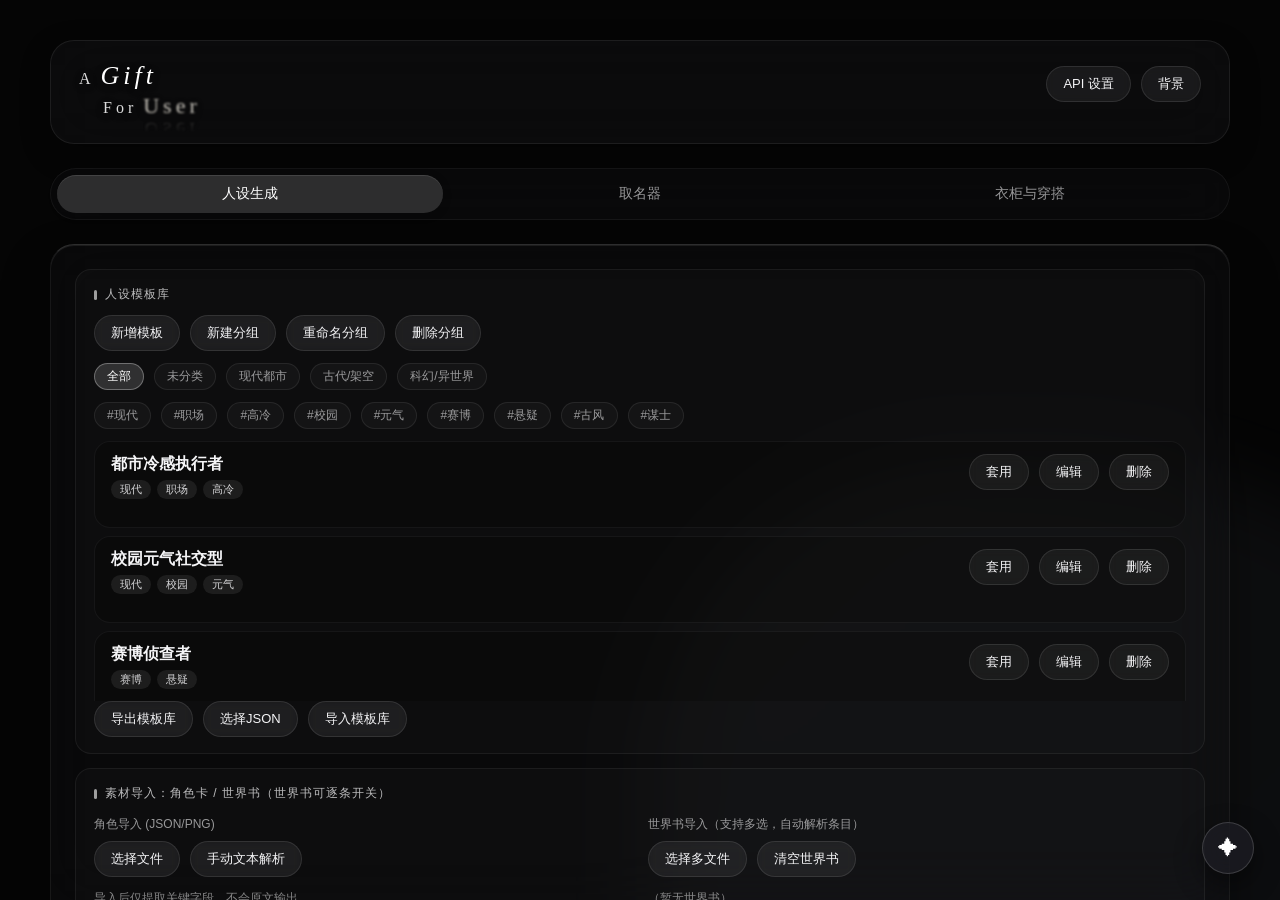
==== index.html @ 213d536a "Add files via upload" ====
<!DOCTYPE html>
<html lang="zh-CN">
<head>
<meta charset="UTF-8">
<meta name="viewport" content="width=device-width, initial-scale=1.0">
<title>A Gift For User</title>
<link rel="stylesheet" href="css/style.css">
<script type="importmap">
{
  "imports": {
    "/js/utils.js": "/js/utils.js",
    "/js/api-config.js": "/js/api-config.js",
    "/js/modules/persona.js": "/js/modules/persona.js",
    "/js/modules/namegen.js": "/js/modules/namegen.js",
    "/js/modules/wardrobe.js": "/js/modules/wardrobe.js"
  }
}
</script>
</head>
<body>
<div id="bg-layer"></div>
<div class="liquid-blob"></div>

<div class="app-container">
    <div class="header-bar">
        <div class="header-animated-text">
            <div class="anim-line-1"><span class="anim-char" style="animation-delay: 0.1s;">A</span><span class="anim-char-large" style="animation-delay: 0.3s;">Gift</span></div>
            <div class="anim-line-2"><span class="anim-char" style="animation-delay: 0.5s;">For</span><span class="anim-char-blur anim-reflect" style="animation-delay: 0.7s;">User</span></div>
        </div>
        <div class="row">
            <button class="glass-btn" id="btnOpenApi">API 设置</button>
            <button class="glass-btn" id="btnOpenBg">背景</button>
        </div>
    </div>

    <div class="glass-tabs">
        <button class="tab-btn active" data-target="panel-persona">人设生成</button>
        <button class="tab-btn" data-target="panel-name">取名器</button>
        <button class="tab-btn" data-target="panel-wardrobe">衣柜与穿搭</button>
    </div>

    <div class="tools-grid">

        <!-- 面板 1: 人设生成（功能完整移植自创作工具箱） -->
        <div id="panel-persona" class="glass-panel active">
    <div class="block">
        <div class="block-title">人设模板库</div>
        <div class="row" style="justify-content:space-between;">
            <div class="row" style="margin:0;">
                <button class="glass-btn" id="btnAddPreset">新增模板</button>
                <button class="glass-btn" id="btnPresetAddGroup">新建分组</button>
                <button class="glass-btn" id="btnPresetRenameGroup">重命名分组</button>
                <button class="glass-btn" id="btnPresetDeleteGroup">删除分组</button>
            </div>
        </div>
        <div class="row" id="presetGroupTabs" style="margin-top:10px;"></div>
        <div class="row" id="presetTagFilter"></div>
        <div id="presetList" class="list-container" style="max-height:260px;overflow-y:auto;"></div>
        <div class="row">
            <button class="glass-btn" id="btnExportPreset">导出模板库</button>
            <label class="glass-btn">选择JSON<input id="presetImportFile" type="file" accept=".json"></label>
            <button class="glass-btn" id="btnImportPreset">导入模板库</button>
        </div>
    </div>

    <div class="block">
        <div class="block-title">素材导入：角色卡 / 世界书（世界书可逐条开关）</div>
        <div class="grid2" style="margin-bottom:0;">
            <div>
                <label style="font-size:12px;">角色导入 (JSON/PNG)</label>
                <div class="row" style="margin-top:8px;">
                    <label class="glass-btn">选择文件<input id="roleFileInput" type="file" accept=".json,.png" /></label>
                    <button class="glass-btn" id="btnParseRoleText">手动文本解析</button>
                </div>
                <div class="small" id="roleTip">导入后仅提取关键字段，不会原文输出。</div>
            </div>
            <div>
                <label style="font-size:12px;">世界书导入（支持多选，自动解析条目）</label>
                <div class="row" style="margin-top:8px;">
                    <label class="glass-btn">选择多文件<input id="worldbookFileInput" type="file" multiple accept=".json,.txt,.md,.png" /></label>
                    <button class="glass-btn" id="btnClearWorldbooks">清空世界书</button>
                </div>
                <div id="worldbookList" class="list-container" style="max-height:220px;overflow-y:auto;margin-top:8px;"></div>
            </div>
        </div>
    </div>

    <div class="block">
        <div class="block-title">角色上下文（可编辑，仅可纵向拉伸）</div>
        <textarea id="roleContextInput" class="glass-input" style="min-height:220px;" placeholder="这里是完整角色上下文区域（可粘贴角色信息，生成时参与约束）"></textarea>
    </div>

    <div class="block">
        <div class="block-title">灵感词（点一下加进关键词框）</div>
        <input id="keywordsInput" class="glass-input" placeholder="例如：冷静, 慢热, 疏离感">
        <div id="chips" class="row" style="margin-bottom:0;"></div>
    </div>

    <div class="block">
        <div class="block-title">人设模板 (YAML) 与生成</div>
        <textarea id="templateInput" class="glass-input" style="min-height:220px;"></textarea>
        <div class="row" style="margin-top:12px;">
            <button class="glass-btn" id="btnGenerate" style="background: rgba(255,255,255,0.15);">按模板生成</button>
            <button class="glass-btn" id="btnRandom">随机生成</button>
            <button class="glass-btn" id="btnCopy">复制结果</button>
            <button class="glass-btn" id="btnExport">导出TXT</button>
            <button class="glass-btn" id="btnClearResult">清空结果</button>
            <span class="tip" id="tip"></span>
        </div>
        <textarea id="resultOutput" class="glass-input" style="min-height:220px;margin-top:12px;" placeholder="生成结果会在这里，可手动编辑后再复制/导出"></textarea>
    </div>

    <details class="block">
        <summary>历史记录</summary>
        <div class="block-body">
            <div class="row">
                <input id="historySearch" class="glass-input" placeholder="搜索历史..." style="width:220px; margin:0;">
                <select id="historyModeFilter" class="glass-select" style="width:130px; margin:0;">
                    <option value="all">全部</option><option value="random">随机</option><option value="custom">按模板</option>
                </select>
                <button class="glass-btn" id="btnClearHistory">清空历史</button>
            </div>
            <div id="historyList" class="list-container" style="max-height:260px;overflow-y:auto;"></div>
        </div>
    </details>
</div>

        <!-- 面板 2: 取名器（功能完整移植自创作工具箱） -->
        <div id="panel-name" class="glass-panel">
    <div class="block">
        <div class="block-title">取名基础设置</div>
        <div class="row">
            <div class="field"><label>语种 / 模式</label><select id="mode" class="glass-select" style="width:170px;">
                <optgroup label="华语圈">
                    <option value="cn">中文角色名</option>
                    <option value="nick">中文昵称</option>
                    <option value="hk">香港名字（粤语圈）</option>
                    <option value="mo">澳门名字（中葡生态）</option>
                    <option value="tw">台湾名字</option>
                    <option value="kr">韩国名字（한글+中文）</option>
                    <option value="jp">日本名字（漢字/かな+中文）</option>
                </optgroup>
                <optgroup label="西方与小语种（原文+中文对照）">
                    <option value="en">英语名字</option>
                    <option value="de">德语 / 北欧名字</option>
                    <option value="ru">俄语 / 斯拉夫名字</option>
                    <option value="la">拉丁语 / 意大利名字</option>
                    <option value="celtic">凯尔特 / 爱尔兰 / 威尔士</option>
                </optgroup>
            </select></div>
            <div class="field"><label>命名引擎</label><select id="engine" class="glass-select" style="width:160px;">
                <option value="auto">自动（有API优先AI）</option><option value="local">仅本地词库</option><option value="ai">AI优先（失败回退本地）</option>
            </select></div>
            <div class="field"><label>性别</label><select id="gender" class="glass-select" style="width:100px;">
                <option value="all">不限</option><option value="male">男</option><option value="female">女</option><option value="neutral">中性</option>
            </select></div>
            <div class="field"><label>展示数量</label><select id="displayCount" class="glass-select" style="width:90px;"><option>5</option><option selected>8</option><option>10</option><option>15</option></select></div>
            <div class="field"><label>批量候选</label><select id="batchCount" class="glass-select" style="width:90px;"><option>30</option><option>50</option></select></div>
            <div class="field"><label>去重强度</label><select id="dedupeStrength" class="glass-select" style="width:90px;">
                <option value="weak">弱</option><option value="mid" selected>中</option><option value="strong">强</option>
            </select></div>
            <div class="field"><label>最低质量</label><select id="scoreThreshold" class="glass-select" style="width:90px;">
                <option>55</option><option>60</option><option selected>65</option><option>70</option><option>75</option>
            </select></div>
        </div>
        <div class="row" style="margin-top:10px;">
            <div class="field" style="min-width:130px;"><label>风格（中文向）</label><select id="style" class="glass-select">
                <option value="all">不限</option><option value="ancient">古风</option><option value="modern">现代</option><option value="republic">民国</option><option value="fantasy">奇幻</option>
            </select></div>
            <div class="field" style="min-width:130px;"><label>世界观（预设）</label><select id="worldview" class="glass-select">
                <option value="all">不限</option>
                <option value="xianxia">仙侠</option><option value="wuxia">武侠</option><option value="republic">民国</option>
                <option value="western">西幻</option><option value="steam">蒸汽朋克</option><option value="cyberpunk">赛博朋克</option>
                <option value="campus">校园</option><option value="postapoc">末世</option><option value="abo">ABO</option>
            </select></div>
            <div class="field" style="min-width:110px;"><label>时代</label><select id="era" class="glass-select">
                <option value="all">不限</option><option value="modern">现代</option><option value="ancient">古代</option><option value="republic">民国</option>
            </select></div>
            <div style="flex:1;min-width:240px;" class="field"><label>自定义世界观文本（AI 时生效）</label><input id="customWorldText" class="glass-input" placeholder="可填入同人世界观文本，自动用于AI（有API时）"></div>
        </div>
        <div class="small" style="margin-top:8px;">中文与港澳台名字只输出中文；其余语种一律输出「原文（中文对照）」。</div>
    </div>

    <details class="block">
        <summary>中文名进阶设置（姓氏 / 辈分 / 英文派生 / 临时排除）</summary>
        <div class="block-body">
            <div class="row">
                <div class="field"><label>地域姓氏包</label><select id="surnamePack" class="glass-select" style="width:110px;">
                    <option value="common">通用</option><option value="jiangnan">江南</option><option value="beidi">北地</option><option value="xiyu">西域</option>
                </select></div>
                <div class="field"><label>自定义姓氏</label><input id="fixedSurname" class="glass-input" placeholder="如：刘 / 欧阳" style="width:130px;"></div>
                <label style="display:flex;align-items:center;gap:6px;margin-top:16px;"><input id="lockSurname" type="checkbox">锁定姓氏</label>
                <label style="display:flex;align-items:center;gap:6px;margin-top:16px;"><input id="familyMode" type="checkbox">家族同辈分</label>
                <div class="field"><label>辈分字(单字可空)</label><input id="generationChar" class="glass-input" placeholder="辈分字" style="width:120px;"></div>
                <label style="display:flex;align-items:center;gap:6px;margin-top:16px;"><input id="withZi" type="checkbox">古代/民国附"字"</label>
                <label style="display:flex;align-items:center;gap:6px;margin-top:16px;"><input id="enWithSurname" type="checkbox">英文带姓氏</label>
                <div class="field"><label>英文姓氏地区</label><select id="enLastPack" class="glass-select" style="width:110px;">
                    <option value="common">通用</option><option value="western">西式</option><option value="steam">蒸汽</option><option value="cyberpunk">赛博</option>
                </select></div>
            </div>
            <div class="row" style="margin-top:10px;">
                <div style="flex:1;min-width:240px;" class="field"><label>临时排除字</label><input id="tempExcludeChars" class="glass-input" placeholder="例：轩,瑶,宁 或 轩瑶宁（仅本次）"></div>
                <div style="flex:1;min-width:240px;" class="field"><label>临时排除词</label><input id="tempExcludeWords" class="glass-input" placeholder="例：战神,王者（仅本次）"></div>
            </div>
            <div class="row" style="margin-top:10px;">
                <div style="flex:1;min-width:240px;" class="field"><label>中文参考名（中英映射）</label><input id="cnRefForEn" class="glass-input" placeholder="例：刘清昭（英文模式可参考）"></div>
                <button class="glass-btn" id="btnEnDerive" style="align-self:flex-end;">英文派生昵称（从结果）</button>
            </div>
        </div>
    </details>

    <details class="block">
        <summary>黑名单（字 / 词 / 姓氏）</summary>
        <div class="block-body">
            <div class="grid3">
                <div class="glass-item">
                    <div class="row">
                        <input id="banCharInput" class="glass-input" placeholder="黑名单字（单字）" style="flex:1;min-width:0;padding:10px 12px;margin:0;">
                        <button class="glass-btn" id="btnAddBanChar">拉黑字</button>
                    </div>
                    <div id="banCharList" class="row" style="margin-top:8px;"></div>
                </div>
                <div class="glass-item">
                    <div class="row">
                        <input id="banWordInput" class="glass-input" placeholder="黑名单词（如 战神）" style="flex:1;min-width:0;padding:10px 12px;margin:0;">
                        <button class="glass-btn" id="btnAddBanWord">拉黑词</button>
                    </div>
                    <div id="banWordList" class="row" style="margin-top:8px;"></div>
                </div>
                <div class="glass-item">
                    <div class="row">
                        <input id="banSurnameInput" class="glass-input" placeholder="黑名单姓（赵/欧阳）" style="flex:1;min-width:0;padding:10px 12px;margin:0;">
                        <button class="glass-btn" id="btnAddBanSurname">拉黑姓</button>
                    </div>
                    <div id="banSurnameList" class="row" style="margin-top:8px;"></div>
                </div>
            </div>
            <div class="row">
                <button class="glass-btn" id="btnExportBan">导出黑名单JSON</button>
                <label class="glass-btn">选择文件<input id="importBanFile" type="file" accept=".json"></label>
                <button class="glass-btn" id="btnImportBan">导入黑名单JSON</button>
                <button class="glass-btn" id="btnClearBan">清空黑名单</button>
            </div>
        </div>
    </details>

    <details class="block">
        <summary>词库包（导入更多词库）</summary>
        <div class="block-body">
            <div class="row">
                <button class="glass-btn" id="btnExportLexicon">导出词库包JSON</button>
                <label class="glass-btn">选择文件<input id="importLexiconFile" type="file" accept=".json"></label>
                <button class="glass-btn" id="btnImportLexicon">导入词库包JSON</button>
                <span class="small">支持追加 surnames/chars/enFirst/enLast/nickCore</span>
            </div>
        </div>
    </details>

    <div class="block">
        <div class="block-title">生成与结果</div>
        <div class="row">
            <button class="glass-btn" id="btnGenName" style="background: rgba(255,255,255,0.15);">随机生成</button>
            <button class="glass-btn" id="btnClearResultName">清空结果</button>
            <button class="glass-btn" id="btnResetAll">恢复默认</button>
            <span id="tipName" class="tip"></span>
        </div>
        <div class="row" style="margin-top:10px;">
            <button class="glass-btn" id="btnCopyAll">复制全部</button>
            <button class="glass-btn" id="btnSaveAllFav">全部收藏</button>
            <label>收藏分组</label>
            <select id="favGroupSelect" class="glass-select" style="width:130px;margin:0;"></select>
            <input id="favTagsInput" class="glass-input" placeholder="收藏标签，逗号分隔" style="width:200px;margin:0;">
        </div>
        <div id="resultList" class="list-container"><div class="small">（结果在这里）</div></div>
    </div>

    <details class="block">
        <summary>收藏（分组 + 标签）</summary>
        <div class="block-body">
            <div class="row">
                <input id="newGroupInput" class="glass-input" placeholder="新分组名" style="width:140px;margin:0;">
                <button class="glass-btn" id="btnAddGroup">新增分组</button>
                <button class="glass-btn" id="btnDelGroup">删除当前分组</button>
                <button class="glass-btn" id="btnClearFav">清空收藏</button>
            </div>
            <div class="row">
                <label>查看分组</label>
                <select id="viewGroupFilter" class="glass-select" style="width:130px;margin:0;"></select>
                <label>标签筛选</label>
                <input id="viewTagFilter" class="glass-input" placeholder="输入标签" style="width:140px;margin:0;">
            </div>
            <div id="favList" class="list-container" style="max-height:260px;overflow-y:auto;"></div>
        </div>
    </details>

    <details class="block">
        <summary>历史</summary>
        <div class="block-body">
            <div class="row"><button class="glass-btn" id="btnClearHis">清空历史</button></div>
            <div id="hisList" class="list-container" style="max-height:260px;overflow-y:auto;"></div>
        </div>
    </details>
</div>

        <!-- 面板 3: 衣柜与穿搭（1.html 原有占位，原样保留） -->
        <div id="panel-wardrobe" class="glass-panel">
    <div class="block">
        <div class="block-title">穿搭生成（客观描述，禁主观评价）</div>
        <div class="small" id="wdRolePreview" style="margin-bottom:10px;"></div>
        <div class="row">
            <div class="field"><label>场景</label><select id="wdScene" class="glass-select" style="width:150px;">
                <option>日常出行</option><option>校园</option><option>职场办公</option><option>正式商务</option>
                <option>战斗任务</option><option>宴会典礼</option><option>约会</option><option>舞台演出</option>
                <option>旅行户外</option><option>运动健身</option><option>居家</option><option>海边度假</option>
                <option>雨雪天气</option><option>赛博夜城</option><option>古风江湖</option>
            </select></div>
            <div style="flex:1;min-width:200px;" class="field"><label>风格标签（逗号分隔，选填）</label><input id="wdStyleTags" class="glass-input" placeholder="如：工装 / 暗黑 / 学院 / 古风 / 赛博"></div>
            <div style="flex:1;min-width:200px;" class="field"><label>额外约束（选填）</label><input id="wdExtra" class="glass-input" placeholder="如：必须包含帽子 / 不要裙子"></div>
        </div>
        <div class="row" style="margin-top:10px;">
            <button class="glass-btn" id="wdBtnGenerate" style="background: rgba(255,255,255,0.15);">生成穿搭文字</button>
            <label class="glass-btn">上传图片识图提取<input id="wdVisionInput" type="file" accept="image/png,image/jpeg,image/jpg,image/webp"></label>
            <span class="tip" id="wdTip"></span>
        </div>
    </div>

    <div class="block">
        <div class="block-title">穿搭文本（可手动修改）</div>
        <textarea id="wdEditor" class="glass-input" style="min-height:160px;" placeholder="AI 生成或识图提取的客观穿搭文本会显示在这里，也可以直接手写，例如：一件黑色立领短夹克，内搭灰色纯棉圆领T恤……"></textarea>
        <div class="row">
            <button class="glass-btn" id="wdBtnSplit">拆解到试衣间</button>
            <button class="glass-btn" id="wdBtnSaveOutfit">保存为整套穿搭</button>
            <button class="glass-btn" id="wdBtnClear">清空</button>
        </div>
    </div>

    <div class="block">
        <div class="block-title">试衣间（临时拆解区：识别失败的杂句会被自动丢弃，确认后再入库）</div>
        <div class="row">
            <button class="glass-btn" id="wdBtnFitAll" style="background: rgba(255,255,255,0.15);">勾选单品全部入库</button>
            <button class="glass-btn" id="wdBtnFitClear">清空试衣间</button>
            <span class="small" id="wdFitCount"></span>
        </div>
        <div id="wdFitList" class="list-container"></div>
    </div>

    <div class="block">
        <div class="block-title">衣柜（按标签选取，不再分上装/下装）</div>
        <div class="row">
            <span class="glass-chip active" id="view-items">单品</span>
            <span class="glass-chip" id="view-outfits">整套穿搭</span>
            <span class="glass-chip" id="scope-private" style="margin-left:auto;">私密抽屉</span>
        </div>
        <div class="tag-chip-row" id="wdTagChips" style="margin:8px 0;"></div>
        <div class="row">
            <input id="wdTagFilter" class="glass-input" placeholder="按标签 / 名称模糊筛选..." style="width:220px;margin:0;">
            <button class="glass-btn" id="wdBtnAssemble">将勾选单品组装为整套</button>
            <button class="glass-btn" id="wdBtnAddManual">手动新增单品</button>
            <span class="small" id="wdCount"></span>
        </div>
        <div id="wdList" class="list-container"></div>
        <div class="small" style="margin-top:8px;">标签自动捕获颜色与款式；点「编辑」可改名称 / 标签 / 描述。内衣袜子等私密单品仅在「私密抽屉」中显示。</div>
    </div>
</div>
    </div>
    <footer class="site-credit">悄quill · 本作品遵循 <a href="https://creativecommons.org/licenses/by-nc/4.0/" target="_blank" rel="noopener noreferrer">CC BY-NC 4.0 协议</a></footer>
</div>

<div class="modal" id="apiModal">
  <div class="modal-panel">
    <h2 class="panel-title" style="justify-content:center; margin-bottom: 24px;">API 设置</h2>
    <label>配置档案</label>
    <div class="row" style="margin-top:6px;">
      <select id="apiProfileSelect" class="glass-select" style="flex:1; margin:0;"></select>
      <button class="glass-btn" id="btnNewProfile">新增</button>
      <button class="glass-btn" id="btnRenameProfile">重命名</button>
      <button class="glass-btn" id="btnDeleteProfile">删除</button>
    </div>
    <div class="small" style="margin:4px 0 12px;">两个工具共用此处选中的配置，可保存多份后随时切换。</div>
    <label>API地址</label>
    <input id="apiBaseUrl" class="glass-input" placeholder="https://xxx.com 或 https://xxx.com/v1">
    <label style="display:block;margin-top:10px;">API密钥</label>
    <input id="apiKeyInput" type="password" class="glass-input" placeholder="你的API Key">
    <label style="display:block;margin-top:10px;">模型</label>
    <div class="row">
      <select id="apiModelSelect" class="glass-select" style="flex:1; margin:0;"><option value="">请拉取模型或手填</option></select>
      <button class="glass-btn" id="btnPullModels">拉取模型</button>
    </div>
    <input id="apiModelManual" class="glass-input" placeholder="手填模型名（可选）" style="margin-top:10px;">
    <label style="display:block;margin-top:14px;">备用识图 API（可选：主模型不支持视觉 / 调用失败时兜底）</label>
    <input id="wdVisionBase" class="glass-input" placeholder="备用 Base URL，如 https://xxx.com/v1" style="margin-top:6px;">
    <input id="wdVisionKey" type="password" class="glass-input" placeholder="备用 API Key">
    <input id="wdVisionModel" class="glass-input" placeholder="备用模型名，如 gpt-4o-mini / Qwen-VL / GLM-4V">
    <label style="display:block;margin-top:12px;">温度（<span id="apiTempVal">0.75</span>）</label>
    <input id="apiTempRange" type="range" min="0" max="2" step="0.01" value="0.75" style="margin-top:8px;">
    <label style="display:flex;align-items:center;gap:10px;margin-top:14px;cursor:pointer;">
      <input type="checkbox" id="apiStreamCheck" checked>
      <span>启用流式输出（逐字显示，默认开启；关闭后人设 / 穿搭改为一次性返回）</span>
    </label>

    <div class="row" style="justify-content:flex-end; margin-top: 20px;">
      <span id="apiTip" class="tip" style="margin-right:auto;"></span>
      <button class="glass-btn" id="btnCloseApi">关闭</button>
      <button class="glass-btn" id="btnSaveApi" style="background: rgba(255,255,255,0.15);">保存当前配置</button>
    </div>
  </div>
</div>

<div class="modal" id="bgModal">
  <div class="modal-panel">
    <h2 class="panel-title" style="justify-content:center;margin-bottom:16px;">背景图库</h2>
    <label style="font-size:12px;">备选背景（点击即应用）</label>
    <div class="bg-grid" id="bgPresets"></div>
    <label style="font-size:12px;display:block;margin-top:16px;">自定义图库（自动压缩，最多保存 6 张）</label>
    <div class="bg-grid" id="bgGallery" style="margin-top:8px;"></div>
    <div class="row" style="margin-top:14px;">
      <label class="glass-btn">上传图片到图库<input type="file" id="bgUploader" accept="image/*"></label>
      <label style="display:flex;align-items:center;gap:6px;font-size:12px;"><input type="checkbox" id="bgAuto">按北京时间自动昼夜（7:00–18:00 白昼，其余深夜）</label>
    </div>
    <div class="row" style="justify-content:flex-end;margin-top:14px;">
      <button class="glass-btn" id="bgClear">一键清空</button>
      <button class="glass-btn" id="bgClose">关闭</button>
    </div>
  </div>
</div>

<div id="fabMenu">
  <div class="fab-item"><span>回到顶部</span><button class="glass-btn" id="fabTop" title="回到顶部">↑</button></div>
  <div class="fab-item"><span>重新生成</span><button class="glass-btn" id="fabRegen" title="重新生成">↻</button></div>
  <div class="fab-item"><span>复制结果</span><button class="glass-btn" id="fabCopy" title="复制当前结果">⧉</button></div>
</div>
<button id="fabBall" title="快捷操作">✦</button>
<script type="module" src="/js/main.js"></script>
</body>
</html>
---- css/style.css ----
:root {
        --text-main: #F5F5F7;
        --text-muted: rgba(245, 245, 247, 0.6);
        --radius-lg: 24px;
        --radius: 16px;
    }
    * { box-sizing: border-box; margin: 0; padding: 0; }
    body, html {
        width: 100%; height: 100%;
        font-family: -apple-system, BlinkMacSystemFont, "PingFang SC", sans-serif;
        color: var(--text-main); overflow: hidden; background-color: #050505;
    }

    #bg-layer {
        position: fixed; inset: 0; background-color: transparent;
        background-size: cover; background-position: center;
        z-index: 1; transition: background-image 0.5s ease;
    }
    .liquid-blob {
        position: fixed; width: 70vw; height: 70vw; max-width: 900px; max-height: 900px;
        background: linear-gradient(135deg, rgba(255,255,255,0.04), rgba(150, 180, 255, 0.05));
        top: 50%; left: 50%; z-index: 2;
        border-radius: 40% 60% 70% 30% / 40% 50% 60% 50%;
        animation: morphBlob 18s infinite alternate ease-in-out;
        pointer-events: none; filter: blur(40px);
    }
    @keyframes morphBlob {
        0% { border-radius: 40% 60% 70% 30% / 40% 50% 60% 50%; transform: translate(-50%, -50%) rotate(0deg) scale(1); }
        100% { border-radius: 70% 30% 50% 70% / 60% 40% 60% 40%; transform: translate(-50%, -50%) rotate(180deg) scale(1.15); }
    }

    .app-container {
        position: relative; z-index: 10; width: 100%; height: 100%;
        display: flex; flex-direction: column; align-items: center;
        padding: 40px 20px; overflow-y: auto; 
    }

    .header-bar {
        width: 100%; max-width: 1180px; display: flex; justify-content: space-between; align-items: center;
        padding: 20px 28px 24px 28px; margin-bottom: 24px;
        background: rgba(20, 20, 24, 0.4); backdrop-filter: blur(28px) saturate(130%); -webkit-backdrop-filter: blur(28px) saturate(130%);
        border: 1px solid rgba(255, 255, 255, 0.08); border-radius: var(--radius-lg); box-shadow: 0 10px 30px rgba(0,0,0,0.3);
    }

    @font-face { font-family: 'Qixian-CustomHeader'; src: url('https://s3plus.meituan.net/opapisdk/op_ticket_1_5677168484_1772019524134_qdqqd_7zgmfh.woff2') format('woff2'); }
    .header-animated-text { font-family: 'Qixian-CustomHeader', Georgia, serif; color: rgba(245, 245, 245, 0.9); text-shadow: 0 2px 8px rgba(0, 0, 0, 0.4); display: flex; flex-direction: column; gap: 2px; }
    .anim-line-1, .anim-line-2 { display: flex; align-items: baseline; letter-spacing: 4px; }
    .anim-line-2 { padding-left: 24px; }
    .anim-char, .anim-char-large, .anim-char-blur { opacity: 0; display: inline-block; margin-right: 6px; animation: anim-fadeInUp 0.8s cubic-bezier(0.2, 0.8, 0.2, 1) forwards; }
    .anim-char { font-size: 16px; }
    .anim-char-large { font-size: 26px; font-style: italic; color: #fff; }
    .anim-char-blur { font-size: 22px; filter: blur(2px); color: rgba(220, 215, 205, 0.9); animation-name: anim-fadeInBlur; }
    .anim-reflect { -webkit-box-reflect: below -2px linear-gradient(to bottom, transparent 40%, rgba(255, 255, 255, 0.25)); }
    @keyframes anim-fadeInUp { 0% { opacity: 0; transform: translateY(10px); } 100% { opacity: 1; transform: translateY(0); } }
    @keyframes anim-fadeInBlur { 0% { opacity: 0; transform: translateY(10px); filter: blur(4px); } 100% { opacity: 1; transform: translateY(0); filter: blur(1px); } }

    .glass-btn { 
        background: rgba(255, 255, 255, 0.05); border: 1px solid rgba(255, 255, 255, 0.1); 
        color: var(--text-main); padding: 8px 16px; border-radius: 999px; 
        font-size: 13px; cursor: pointer; transition: all 0.3s ease; backdrop-filter: blur(5px); display: inline-flex; align-items: center; justify-content: center;
    }
    .glass-btn:hover { background: rgba(255, 255, 255, 0.15); box-shadow: 0 0 15px rgba(255,255,255,0.05); }
    input[type="file"] { display: none; }

    .glass-tabs { width: 100%; max-width: 1180px; display: flex; gap: 4px; padding: 6px; margin-bottom: 24px; background: rgba(20, 20, 24, 0.3); backdrop-filter: blur(20px) saturate(120%); border: 1px solid rgba(255, 255, 255, 0.05); border-radius: 999px; }
    .tab-btn { flex: 1; text-align: center; background: transparent; border: none; color: var(--text-muted); font-size: 14px; padding: 10px 0; border-radius: 999px; cursor: pointer; transition: all 0.3s ease; }
    .tab-btn:hover { color: var(--text-main); background: rgba(255, 255, 255, 0.03); }
    .tab-btn.active { background: rgba(255, 255, 255, 0.15); color: #fff; font-weight: 500; box-shadow: 0 2px 10px rgba(0,0,0,0.2), inset 0 1px 0 rgba(255,255,255,0.1); }

    .tools-grid { width: 100%; max-width: 1180px; position: relative; }
    .glass-panel { 
        width: 100%; padding: 24px; background: rgba(20, 20, 24, 0.3); 
        backdrop-filter: blur(28px) saturate(140%); -webkit-backdrop-filter: blur(28px) saturate(140%); 
        border: 1px solid rgba(255, 255, 255, 0.06); border-top-color: rgba(255, 255, 255, 0.15); 
        border-radius: var(--radius-lg); box-shadow: 0 24px 48px rgba(0, 0, 0, 0.4), inset 0 1px 0 rgba(255, 255, 255, 0.08); 
        display: none; animation: panelFadeIn 0.4s ease forwards; margin-bottom: 20px;
    }
    .glass-panel.active { display: block; }
    @keyframes panelFadeIn { from { opacity: 0; transform: translateY(8px); } to { opacity: 1; transform: translateY(0); } }

    .panel-title { font-size: 15px; margin-bottom: 16px; color: var(--text-main); display: flex; align-items: center; gap: 8px; font-weight: 600; }
    .panel-title::before { content: ''; display: block; width: 3px; height: 12px; background: #fff; border-radius: 2px; box-shadow: 0 0 8px rgba(255,255,255,0.5); }
    
    .glass-input { 
        width: 100%; background: rgba(0, 0, 0, 0.3); border: 1px solid rgba(255, 255, 255, 0.08); 
        color: var(--text-main); padding: 12px 16px; border-radius: var(--radius); 
        outline: none; transition: all 0.3s ease; font-family: inherit; font-size: 13px; margin-bottom: 15px;
    }
    .glass-input:focus { border-color: rgba(255, 255, 255, 0.2); background: rgba(0, 0, 0, 0.4); }

    .row { display: flex; gap: 10px; flex-wrap: wrap; align-items: center; }

    ::-webkit-scrollbar { width: 6px; }
    ::-webkit-scrollbar-track { background: transparent; }
    ::-webkit-scrollbar-thumb { background: rgba(255,255,255,0.1); border-radius: 10px; }


    /* ============================================================ */
    /* 以下为移植「创作工具箱」完整功能补充的样式，沿用同一玻璃语言   */
    /* ============================================================ */
    .row { margin-bottom: 12px; }
    .grid2 { display: grid; grid-template-columns: 1fr 1fr; gap: 16px; margin-bottom: 16px; }
    .grid3 { display: grid; grid-template-columns: 1fr 1fr 1fr; gap: 16px; margin-bottom: 16px; }
    label { font-size: 13px; color: var(--text-muted); }
    .small, .tip { font-size: 12px; color: rgba(255,255,255,0.5); line-height: 1.5; }
    .warn { color: #ff6b6b; border: 1px solid rgba(255,107,107,0.3); padding: 2px 6px; border-radius: 4px; font-size: 11px; }

    .glass-select {
        width: 100%; background: rgba(0, 0, 0, 0.3); border: 1px solid rgba(255, 255, 255, 0.08);
        color: var(--text-main); padding: 12px 16px; border-radius: var(--radius);
        outline: none; transition: all 0.3s ease; font-family: inherit; font-size: 13px;
        appearance: none; cursor: pointer; padding-right: 30px;
    }
    .glass-select:focus { border-color: rgba(255, 255, 255, 0.2); background: rgba(0, 0, 0, 0.4); }
    .glass-select option { background: #1a1a1a; color: #fff; }

    .glass-chip {
        padding: 4px 12px; font-size: 12px; color: rgba(245, 245, 247, 0.6); background: rgba(255, 255, 255, 0.03);
        border: 1px solid rgba(255, 255, 255, 0.08); border-radius: 999px; cursor: pointer; transition: all 0.2s ease;
        display: inline-flex; align-items: center; gap: 6px;
    }
    .glass-chip.active, .glass-chip:hover { background: rgba(255, 255, 255, 0.15); color: #fff; border-color: rgba(255, 255, 255, 0.3); }
    .glass-chip .glass-btn { height: 20px; padding: 0 8px; font-size: 11px; border-radius: 999px; }

    .list-container { display: flex; flex-direction: column; gap: 8px; margin-top: 8px; }
    .glass-item { background: rgba(0, 0, 0, 0.2); border: 1px solid rgba(255, 255, 255, 0.05); padding: 12px 16px; border-radius: var(--radius); transition: all 0.2s ease; }
    .glass-item:hover { background: rgba(255, 255, 255, 0.03); border-color: rgba(255, 255, 255, 0.1); }
    .glass-item .meta { font-size: 11px; color: rgba(255,255,255,0.4); margin-bottom: 4px; }
    .glass-item .name { font-size: 16px; font-weight: 600; color: #fff; margin-bottom: 4px; }
    .glass-tag { display: inline-block; border: none; border-radius: 999px; padding: 2px 9px; font-size: 11px; margin: 0 6px 4px 0; background: rgba(255,255,255,0.08); color: rgba(245,245,247,0.85); }
    .preset-edit { margin-top: 10px; padding-top: 10px; border-top: 1px solid rgba(255,255,255,0.08); }

    .modal { position: fixed; inset: 0; background: rgba(0,0,0,0.6); backdrop-filter: blur(10px); display: none; align-items: center; justify-content: center; z-index: 999; }
    .modal.show { display: flex; }
    .modal-panel { width: min(600px, 90%); background: rgba(20, 20, 24, 0.85); border: 1px solid rgba(255, 255, 255, 0.1); border-radius: var(--radius-lg); padding: 30px; box-shadow: 0 20px 40px rgba(0,0,0,0.5); max-height: 90vh; overflow-y: auto; }

    input[type="checkbox"] { width: 15px; height: 15px; accent-color: #fff; cursor: pointer; }
    input[type="range"] { -webkit-appearance: none; appearance: none; width: 100%; height: 4px; border-radius: 999px; background: rgba(255,255,255,0.15); outline: none; padding: 0; }
    input[type="range"]::-webkit-slider-thumb { -webkit-appearance: none; appearance: none; width: 16px; height: 16px; border-radius: 50%; background: #fff; cursor: pointer; box-shadow: 0 0 8px rgba(255,255,255,0.4); }


    /* 穿搭与衣柜（模块补充） */
    .glass-item.selected { border-color: rgba(255,255,255,0.35); background: rgba(255,255,255,0.05); }
    .glass-tag.private-tag { background: rgba(255,107,107,0.16); color: #ff9b9b; }

    /* ============================================================ */
    /* v2 升级：层级嵌套 / toast / 悬浮球 / 背景图库 / 响应式 / 署名  */
    /* ============================================================ */
    /* textarea 只允许纵向拉伸，修复角色上下文框被横向拖出容器的 bug */
    textarea.glass-input { resize: vertical; max-width: 100%; }

    /* 层层嵌套：面板内的功能区块 */
    .block {
        background: rgba(255,255,255,0.02);
        border: 1px solid rgba(255,255,255,0.06);
        border-radius: var(--radius);
        padding: 16px 18px;
        margin-bottom: 14px;
    }
    .block > .block-title {
        font-size: 12px; letter-spacing: 1px; color: rgba(245,245,247,0.75);
        text-transform: uppercase; margin-bottom: 12px; display: flex; align-items: center; gap: 8px;
    }
    .block > .block-title::before { content:''; width:3px; height:10px; background: rgba(255,255,255,0.6); border-radius:2px; }
    .block .row:last-child { margin-bottom: 0; }
    details.block { padding: 0; overflow: hidden; }
    details.block > summary {
        list-style: none; cursor: pointer; padding: 13px 18px; user-select: none;
        display: flex; align-items: center; gap: 8px; font-size: 13px; color: rgba(245,245,247,0.75);
        transition: background .2s ease;
    }
    details.block > summary::-webkit-details-marker { display: none; }
    details.block > summary::before { content:'▸'; font-size: 10px; transition: transform .2s ease; color: rgba(255,255,255,0.5); }
    details.block[open] > summary::before { transform: rotate(90deg); }
    details.block > summary:hover { background: rgba(255,255,255,0.03); }
    details.block > .block-body { padding: 0 18px 16px; }
    .field { display:flex; flex-direction:column; gap:6px; }
    .field > label { font-size:12px; }
    .field .glass-input, .field .glass-select { margin-bottom: 0; }

    /* 顶部全局 toast / loading */
    #uxToast {
        position: fixed; top: 18px; left: 50%; transform: translateX(-50%) translateY(-16px);
        z-index: 1300; max-width: min(560px, 86vw); padding: 11px 20px;
        background: rgba(24,24,30,0.88); backdrop-filter: blur(20px); -webkit-backdrop-filter: blur(20px);
        border: 1px solid rgba(255,255,255,0.14); border-radius: 999px;
        color: #fff; font-size: 13px; line-height: 1.5; text-align: center;
        opacity: 0; pointer-events: none; transition: all .3s ease;
        box-shadow: 0 12px 32px rgba(0,0,0,0.45); display:flex; align-items:center; gap:10px;
    }
    #uxToast.show { opacity: 1; transform: translateX(-50%) translateY(0); }
    #uxToast.error { border-color: rgba(255,107,107,0.5); color: #ffc9c9; }
    #uxToast.success { border-color: rgba(120,220,150,0.4); }
    .ux-spinner { width: 14px; height: 14px; border: 2px solid rgba(255,255,255,0.25); border-top-color:#fff; border-radius:50%; animation: uxspin .8s linear infinite; flex:none; }
    @keyframes uxspin { to { transform: rotate(360deg); } }

    /* 悬浮球 */
    #fabBall {
        position: fixed; right: 26px; bottom: 26px; z-index: 1100;
        width: 52px; height: 52px; border-radius: 50%; cursor: pointer;
        background: rgba(30,30,38,0.7); backdrop-filter: blur(18px); -webkit-backdrop-filter: blur(18px);
        border: 1px solid rgba(255,255,255,0.16); color:#fff; font-size: 20px;
        display:flex; align-items:center; justify-content:center;
        box-shadow: 0 10px 28px rgba(0,0,0,0.45); transition: all .25s ease;
    }
    #fabBall:hover { background: rgba(60,60,72,0.8); transform: translateY(-2px); }
    #fabMenu {
        position: fixed; right: 26px; bottom: 88px; z-index: 1100;
        display: flex; flex-direction: column; gap: 10px; align-items: flex-end;
        opacity: 0; pointer-events: none; transform: translateY(10px); transition: all .22s ease;
    }
    #fabMenu.show { opacity: 1; pointer-events: auto; transform: translateY(0); }
    #fabMenu .fab-item { display:flex; align-items:center; gap:8px; }
    #fabMenu .fab-item > span { font-size:12px; color: rgba(255,255,255,0.85); background: rgba(20,20,26,0.75); padding:4px 10px; border-radius:999px; border:1px solid rgba(255,255,255,0.1); }
    #fabMenu .glass-btn { border-radius: 50%; width:42px; height:42px; padding:0; font-size:16px; }

    /* 署名 */
    .site-credit { width:100%; max-width:1180px; text-align:center; font-size:11px; color: rgba(255,255,255,0.38); padding: 10px 0 4px; line-height:1.7; }
    .site-credit a { color: rgba(255,255,255,0.55); text-decoration: underline; text-underline-offset: 2px; }
    .site-credit a:hover { color:#fff; }

    /* 背景图库弹窗 */
    .bg-grid { display:grid; grid-template-columns: repeat(auto-fill, minmax(120px,1fr)); gap:12px; margin-top:10px; }
    .bg-swatch { height: 64px; border-radius: 12px; border: 2px solid transparent; cursor: pointer; position:relative; transition: all .2s ease; box-shadow: inset 0 0 0 1px rgba(255,255,255,0.08); }
    .bg-swatch:hover { transform: translateY(-2px); }
    .bg-swatch.active { border-color: rgba(255,255,255,0.85); box-shadow: 0 0 0 3px rgba(255,255,255,0.12); }
    .bg-swatch .sw-label { position:absolute; left:8px; bottom:6px; font-size:11px; color:#fff; text-shadow:0 1px 4px rgba(0,0,0,0.7); }
    .bg-thumb { height:64px; border-radius:12px; background-size:cover; background-position:center; border:2px solid transparent; cursor:pointer; position:relative; }
    .bg-thumb.active { border-color: rgba(255,255,255,0.85); }
    .bg-thumb .bg-del { position:absolute; top:-7px; right:-7px; width:20px; height:20px; border-radius:50%; background:rgba(255,80,80,.9); color:#fff; border:none; font-size:11px; cursor:pointer; line-height:1; }

    /* 试衣间暂存区 */
    #wdFitList:empty::before { content:"（暂无暂存单品：拆解文本后，识别成功的单品会先进入这里，确认后再入库）"; color: rgba(255,255,255,0.4); font-size:12px; }
    .fit-item { display:flex; align-items:center; gap:10px; background: rgba(255,255,255,0.03); border:1px dashed rgba(255,255,255,0.14); border-radius:12px; padding:8px 12px; }
    .fit-item .fit-main { flex:1; min-width:0; }
    .tag-chip-row { display:flex; flex-wrap:wrap; gap:6px; }
    .wd-tag-chip { padding:3px 10px; font-size:11px; border-radius:999px; border:1px solid rgba(255,255,255,0.1); background:rgba(255,255,255,0.03); color:rgba(255,255,255,0.65); cursor:pointer; user-select:none; }
    .wd-tag-chip.active { background:rgba(255,255,255,0.18); color:#fff; border-color:rgba(255,255,255,0.4); }

    /* ============ 响应式：iPad ============ */
    @media (max-width: 1024px) {
        .grid3 { grid-template-columns: 1fr 1fr; }
        .header-bar, .glass-tabs, .tools-grid, .site-credit { max-width: 100%; }
        .app-container { padding: 24px 14px; }
    }
    /* ============ 响应式：手机 ============ */
    @media (max-width: 680px) {
        .app-container { padding: 14px 10px 80px; }
        .header-bar { flex-direction: column; gap: 14px; padding: 16px; align-items: stretch; }
        .header-bar .header-animated-text { align-items:center; }
        .header-bar .row { justify-content: center; margin:0; }
        .glass-tabs { overflow-x: auto; -webkit-overflow-scrolling: touch; }
        .tab-btn { font-size: 13px; padding: 9px 6px; white-space: nowrap; }
        .glass-panel { padding: 16px 14px; }
        .grid2, .grid3 { grid-template-columns: 1fr; gap: 12px; }
        .block { padding: 13px 12px; }
        details.block > summary { padding: 12px 14px; }
        details.block > .block-body { padding: 0 14px 13px; }
        .modal-panel { width: 94%; padding: 20px 16px; }
        .row { gap: 8px; }
        .row > .glass-select, .row > .glass-input, .row > div { width: 100%; }
        .glass-item .row { flex-wrap: wrap; }
        #fabBall { width:46px; height:46px; right:14px; bottom:14px; font-size:18px; }
        #fabMenu { right:14px; bottom:72px; }
        .glass-item .name { font-size: 15px; }
        .panel-title { font-size: 14px; }
    }
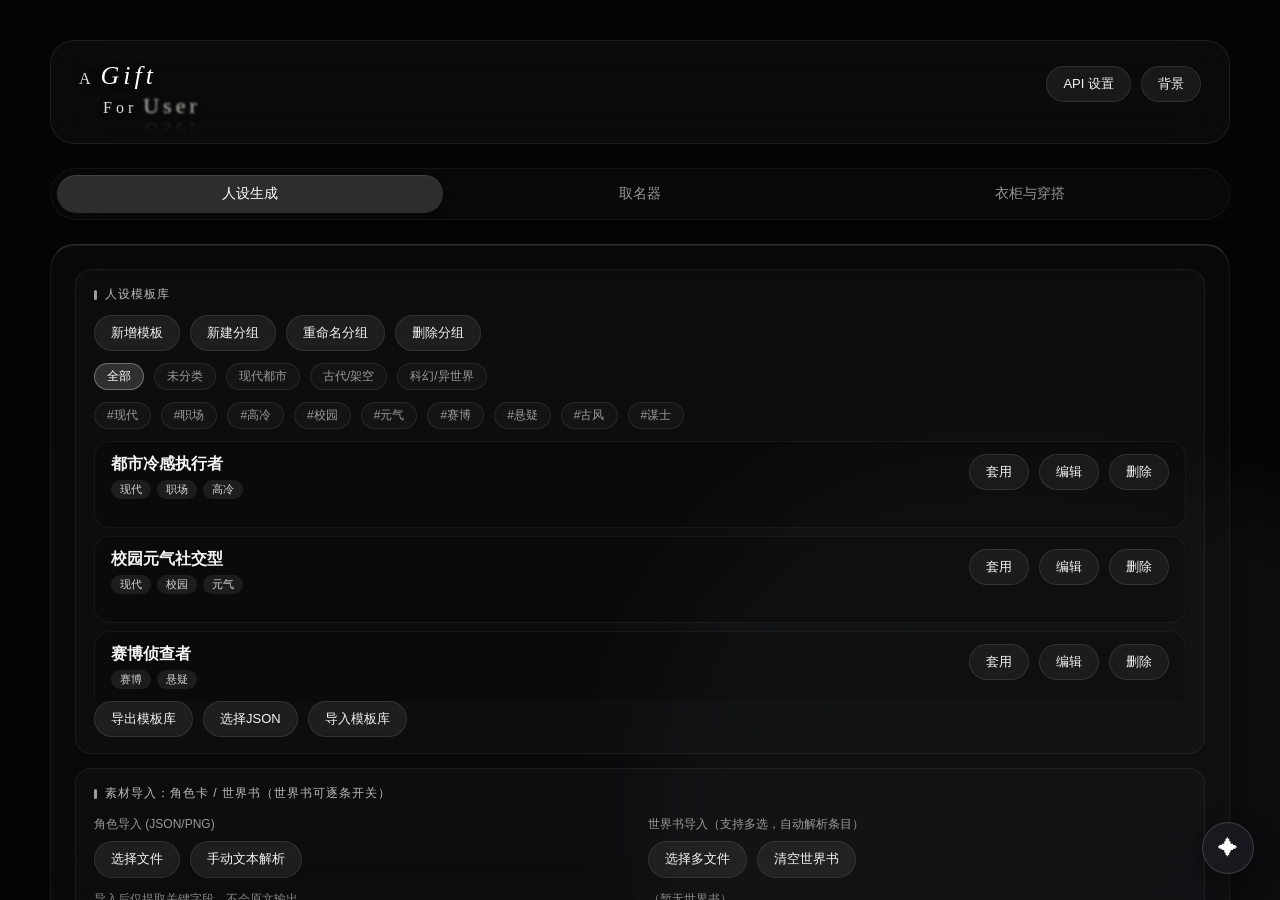
==== commit 1b3cd3a7: "feat(st): 工具箱原生挂进酒馆 + 双生成后端 + 状态球与主题跟随，并把三个功能模块彻底分层 - 界面：不再用 iframe 套网页，改为把原版结构与样式注入面板内的 Shadow DOM " ====
--- a/index.html
+++ b/index.html
@@ -8,11 +8,11 @@
 <script type="importmap">
 {
   "imports": {
-    "/js/utils.js": "/js/utils.js",
-    "/js/api-config.js": "/js/api-config.js",
-    "/js/modules/persona.js": "/js/modules/persona.js",
-    "/js/modules/namegen.js": "/js/modules/namegen.js",
-    "/js/modules/wardrobe.js": "/js/modules/wardrobe.js"
+    "./js/utils.js": "./js/utils.js",
+    "./js/api-config.js": "./js/api-config.js",
+    "./js/modules/persona.js": "./js/modules/persona/index.js",
+    "./js/modules/namegen.js": "./js/modules/namegen/index.js",
+    "./js/modules/wardrobe.js": "./js/modules/wardrobe/index.js"
   }
 }
 </script>
@@ -377,6 +377,15 @@
       <button class="glass-btn" id="btnDeleteProfile">删除</button>
     </div>
     <div class="small" style="margin:4px 0 12px;">两个工具共用此处选中的配置，可保存多份后随时切换。</div>
+
+    <label>生成后端</label>
+    <div class="backend-switch">
+      <label class="backend-opt"><input type="radio" name="d3vBackend" value="st" id="backendSt"> <span>使用 SillyTavern 当前 API</span></label>
+      <label class="backend-opt"><input type="radio" name="d3vBackend" value="custom" id="backendCustom" checked> <span>使用下面的自定义 API</span></label>
+      <div class="small" id="backendHint" style="margin-top:6px;"></div>
+    </div>
+
+    <div id="customApiFields" style="transition: opacity .2s ease;">
     <label>API地址</label>
     <input id="apiBaseUrl" class="glass-input" placeholder="https://xxx.com 或 https://xxx.com/v1">
     <label style="display:block;margin-top:10px;">API密钥</label>
@@ -391,6 +400,8 @@
     <input id="wdVisionBase" class="glass-input" placeholder="备用 Base URL，如 https://xxx.com/v1" style="margin-top:6px;">
     <input id="wdVisionKey" type="password" class="glass-input" placeholder="备用 API Key">
     <input id="wdVisionModel" class="glass-input" placeholder="备用模型名，如 gpt-4o-mini / Qwen-VL / GLM-4V">
+    </div>
+
     <label style="display:block;margin-top:12px;">温度（<span id="apiTempVal">0.75</span>）</label>
     <input id="apiTempRange" type="range" min="0" max="2" step="0.01" value="0.75" style="margin-top:8px;">
     <label style="display:flex;align-items:center;gap:10px;margin-top:14px;cursor:pointer;">
@@ -428,8 +439,9 @@
   <div class="fab-item"><span>回到顶部</span><button class="glass-btn" id="fabTop" title="回到顶部">↑</button></div>
   <div class="fab-item"><span>重新生成</span><button class="glass-btn" id="fabRegen" title="重新生成">↻</button></div>
   <div class="fab-item"><span>复制结果</span><button class="glass-btn" id="fabCopy" title="复制当前结果">⧉</button></div>
+  <div class="fab-item" id="fabToChatItem" style="display:none;"><span>发到 ST 输入框</span><button class="glass-btn" id="fabToChat" title="发送到 SillyTavern 输入框">➤</button></div>
 </div>
 <button id="fabBall" title="快捷操作">✦</button>
-<script type="module" src="/js/main.js"></script>
+<script type="module" src="./js/main.js"></script>
 </body>
 </html>
--- a/css/style.css
+++ b/css/style.css
@@ -1,99 +1,103 @@
-
-    :root {
-        --text-main: #F5F5F7;
-        --text-muted: rgba(245, 245, 247, 0.6);
-        --radius-lg: 24px;
-        --radius: 16px;
-    }
-    * { box-sizing: border-box; margin: 0; padding: 0; }
-    body, html {
-        width: 100%; height: 100%;
-        font-family: -apple-system, BlinkMacSystemFont, "PingFang SC", sans-serif;
-        color: var(--text-main); overflow: hidden; background-color: #050505;
-    }
-
-    #bg-layer {
-        position: fixed; inset: 0; background-color: transparent;
-        background-size: cover; background-position: center;
-        z-index: 1; transition: background-image 0.5s ease;
-    }
-    .liquid-blob {
-        position: fixed; width: 70vw; height: 70vw; max-width: 900px; max-height: 900px;
-        background: linear-gradient(135deg, rgba(255,255,255,0.04), rgba(150, 180, 255, 0.05));
-        top: 50%; left: 50%; z-index: 2;
-        border-radius: 40% 60% 70% 30% / 40% 50% 60% 50%;
-        animation: morphBlob 18s infinite alternate ease-in-out;
-        pointer-events: none; filter: blur(40px);
-    }
-    @keyframes morphBlob {
-        0% { border-radius: 40% 60% 70% 30% / 40% 50% 60% 50%; transform: translate(-50%, -50%) rotate(0deg) scale(1); }
-        100% { border-radius: 70% 30% 50% 70% / 60% 40% 60% 40%; transform: translate(-50%, -50%) rotate(180deg) scale(1.15); }
-    }
-
-    .app-container {
-        position: relative; z-index: 10; width: 100%; height: 100%;
-        display: flex; flex-direction: column; align-items: center;
-        padding: 40px 20px; overflow-y: auto; 
-    }
-
-    .header-bar {
-        width: 100%; max-width: 1180px; display: flex; justify-content: space-between; align-items: center;
-        padding: 20px 28px 24px 28px; margin-bottom: 24px;
-        background: rgba(20, 20, 24, 0.4); backdrop-filter: blur(28px) saturate(130%); -webkit-backdrop-filter: blur(28px) saturate(130%);
-        border: 1px solid rgba(255, 255, 255, 0.08); border-radius: var(--radius-lg); box-shadow: 0 10px 30px rgba(0,0,0,0.3);
-    }
-
-    @font-face { font-family: 'Qixian-CustomHeader'; src: url('https://s3plus.meituan.net/opapisdk/op_ticket_1_5677168484_1772019524134_qdqqd_7zgmfh.woff2') format('woff2'); }
-    .header-animated-text { font-family: 'Qixian-CustomHeader', Georgia, serif; color: rgba(245, 245, 245, 0.9); text-shadow: 0 2px 8px rgba(0, 0, 0, 0.4); display: flex; flex-direction: column; gap: 2px; }
-    .anim-line-1, .anim-line-2 { display: flex; align-items: baseline; letter-spacing: 4px; }
-    .anim-line-2 { padding-left: 24px; }
-    .anim-char, .anim-char-large, .anim-char-blur { opacity: 0; display: inline-block; margin-right: 6px; animation: anim-fadeInUp 0.8s cubic-bezier(0.2, 0.8, 0.2, 1) forwards; }
-    .anim-char { font-size: 16px; }
-    .anim-char-large { font-size: 26px; font-style: italic; color: #fff; }
-    .anim-char-blur { font-size: 22px; filter: blur(2px); color: rgba(220, 215, 205, 0.9); animation-name: anim-fadeInBlur; }
-    .anim-reflect { -webkit-box-reflect: below -2px linear-gradient(to bottom, transparent 40%, rgba(255, 255, 255, 0.25)); }
-    @keyframes anim-fadeInUp { 0% { opacity: 0; transform: translateY(10px); } 100% { opacity: 1; transform: translateY(0); } }
-    @keyframes anim-fadeInBlur { 0% { opacity: 0; transform: translateY(10px); filter: blur(4px); } 100% { opacity: 1; transform: translateY(0); filter: blur(1px); } }
-
-    .glass-btn { 
-        background: rgba(255, 255, 255, 0.05); border: 1px solid rgba(255, 255, 255, 0.1); 
-        color: var(--text-main); padding: 8px 16px; border-radius: 999px; 
-        font-size: 13px; cursor: pointer; transition: all 0.3s ease; backdrop-filter: blur(5px); display: inline-flex; align-items: center; justify-content: center;
-    }
-    .glass-btn:hover { background: rgba(255, 255, 255, 0.15); box-shadow: 0 0 15px rgba(255,255,255,0.05); }
-    input[type="file"] { display: none; }
-
-    .glass-tabs { width: 100%; max-width: 1180px; display: flex; gap: 4px; padding: 6px; margin-bottom: 24px; background: rgba(20, 20, 24, 0.3); backdrop-filter: blur(20px) saturate(120%); border: 1px solid rgba(255, 255, 255, 0.05); border-radius: 999px; }
-    .tab-btn { flex: 1; text-align: center; background: transparent; border: none; color: var(--text-muted); font-size: 14px; padding: 10px 0; border-radius: 999px; cursor: pointer; transition: all 0.3s ease; }
-    .tab-btn:hover { color: var(--text-main); background: rgba(255, 255, 255, 0.03); }
-    .tab-btn.active { background: rgba(255, 255, 255, 0.15); color: #fff; font-weight: 500; box-shadow: 0 2px 10px rgba(0,0,0,0.2), inset 0 1px 0 rgba(255,255,255,0.1); }
-
-    .tools-grid { width: 100%; max-width: 1180px; position: relative; }
-    .glass-panel { 
-        width: 100%; padding: 24px; background: rgba(20, 20, 24, 0.3); 
-        backdrop-filter: blur(28px) saturate(140%); -webkit-backdrop-filter: blur(28px) saturate(140%); 
-        border: 1px solid rgba(255, 255, 255, 0.06); border-top-color: rgba(255, 255, 255, 0.15); 
-        border-radius: var(--radius-lg); box-shadow: 0 24px 48px rgba(0, 0, 0, 0.4), inset 0 1px 0 rgba(255, 255, 255, 0.08); 
-        display: none; animation: panelFadeIn 0.4s ease forwards; margin-bottom: 20px;
-    }
-    .glass-panel.active { display: block; }
-    @keyframes panelFadeIn { from { opacity: 0; transform: translateY(8px); } to { opacity: 1; transform: translateY(0); } }
-
-    .panel-title { font-size: 15px; margin-bottom: 16px; color: var(--text-main); display: flex; align-items: center; gap: 8px; font-weight: 600; }
-    .panel-title::before { content: ''; display: block; width: 3px; height: 12px; background: #fff; border-radius: 2px; box-shadow: 0 0 8px rgba(255,255,255,0.5); }
-    
-    .glass-input { 
-        width: 100%; background: rgba(0, 0, 0, 0.3); border: 1px solid rgba(255, 255, 255, 0.08); 
-        color: var(--text-main); padding: 12px 16px; border-radius: var(--radius); 
-        outline: none; transition: all 0.3s ease; font-family: inherit; font-size: 13px; margin-bottom: 15px;
-    }
-    .glass-input:focus { border-color: rgba(255, 255, 255, 0.2); background: rgba(0, 0, 0, 0.4); }
-
-    .row { display: flex; gap: 10px; flex-wrap: wrap; align-items: center; }
-
-    ::-webkit-scrollbar { width: 6px; }
-    ::-webkit-scrollbar-track { background: transparent; }
-    ::-webkit-scrollbar-thumb { background: rgba(255,255,255,0.1); border-radius: 10px; }
+
+    :root {
+        --text-main: #F5F5F7;
+        --text-muted: rgba(245, 245, 247, 0.6);
+        --radius-lg: 24px;
+        --radius: 16px;
+    }
+    * { box-sizing: border-box; margin: 0; padding: 0; }
+    body, html {
+        width: 100%; height: 100%;
+        font-family: -apple-system, BlinkMacSystemFont, "PingFang SC", sans-serif;
+        color: var(--text-main); overflow: hidden; background-color: #050505;
+    }
+
+    #bg-layer {
+        position: fixed; inset: 0; background-color: transparent;
+        background-size: cover; background-position: center;
+        z-index: 1; transition: background-image 0.5s ease;
+    }
+    .liquid-blob {
+        position: fixed; width: 70vw; height: 70vw; max-width: 900px; max-height: 900px;
+        background: linear-gradient(135deg, rgba(255,255,255,0.04), rgba(150, 180, 255, 0.05));
+        top: 50%; left: 50%; z-index: 2;
+        border-radius: 40% 60% 70% 30% / 40% 50% 60% 50%;
+        animation: morphBlob 18s infinite alternate ease-in-out;
+        pointer-events: none; filter: blur(40px);
+    }
+    @keyframes morphBlob {
+        0% { border-radius: 40% 60% 70% 30% / 40% 50% 60% 50%; transform: translate(-50%, -50%) rotate(0deg) scale(1); }
+        100% { border-radius: 70% 30% 50% 70% / 60% 40% 60% 40%; transform: translate(-50%, -50%) rotate(180deg) scale(1.15); }
+    }
+
+    .app-container {
+        position: relative; z-index: 10; width: 100%; height: 100%;
+        display: flex; flex-direction: column; align-items: center;
+        padding: 40px 20px; overflow-y: auto;
+        -webkit-overflow-scrolling: touch;
+    }
+    /* 关键：纵向定高 flex 容器内，禁止头部/Tab/内容区被纵向压缩（手机端 Tab 被挤没的根因） */
+    .app-container > * { flex: 0 0 auto; min-width: 0; max-width: 100%; }
+
+    .header-bar {
+        width: 100%; max-width: 1180px; display: flex; justify-content: space-between; align-items: center;
+        padding: 20px 28px 24px 28px; margin-bottom: 24px;
+        background: rgba(20, 20, 24, 0.4); backdrop-filter: blur(28px) saturate(130%); -webkit-backdrop-filter: blur(28px) saturate(130%);
+        border: 1px solid rgba(255, 255, 255, 0.08); border-radius: var(--radius-lg); box-shadow: 0 10px 30px rgba(0,0,0,0.3);
+    }
+
+    @font-face { font-family: 'Qixian-CustomHeader'; src: url('https://s3plus.meituan.net/opapisdk/op_ticket_1_5677168484_1772019524134_qdqqd_7zgmfh.woff2') format('woff2'); }
+    .header-animated-text { font-family: 'Qixian-CustomHeader', Georgia, serif; color: rgba(245, 245, 245, 0.9); text-shadow: 0 2px 8px rgba(0, 0, 0, 0.4); display: flex; flex-direction: column; gap: 2px; min-width: 0; }
+    .anim-line-1, .anim-line-2 { display: flex; align-items: baseline; letter-spacing: 4px; flex-wrap: wrap; }
+    .anim-line-2 { padding-left: 24px; }
+    .anim-char, .anim-char-large, .anim-char-blur { opacity: 0; display: inline-block; margin-right: 6px; animation: anim-fadeInUp 0.8s cubic-bezier(0.2, 0.8, 0.2, 1) forwards; }
+    .anim-char { font-size: 16px; }
+    .anim-char-large { font-size: 26px; font-style: italic; color: #fff; }
+    .anim-char-blur { font-size: 22px; filter: blur(2px); color: rgba(220, 215, 205, 0.9); animation-name: anim-fadeInBlur; }
+    .anim-reflect { -webkit-box-reflect: below -2px linear-gradient(to bottom, transparent 40%, rgba(255,255,255,0.25)); }
+    @keyframes anim-fadeInUp { 0% { opacity: 0; transform: translateY(10px); } 100% { opacity: 1; transform: translateY(0); } }
+    @keyframes anim-fadeInBlur { 0% { opacity: 0; transform: translateY(10px); filter: blur(4px); } 100% { opacity: 1; transform: translateY(0); filter: blur(1px); } }
+
+    .glass-btn {
+        background: rgba(255, 255, 255, 0.05); border: 1px solid rgba(255, 255, 255, 0.1);
+        color: var(--text-main); padding: 8px 16px; border-radius: 999px;
+        font-size: 13px; cursor: pointer; transition: all 0.3s ease; backdrop-filter: blur(5px); display: inline-flex; align-items: center; justify-content: center;
+        line-height: 1.4;
+    }
+    .glass-btn:hover { background: rgba(255, 255, 255, 0.15); box-shadow: 0 0 15px rgba(255,255,255,0.05); }
+    input[type="file"] { display: none; }
+
+    .glass-tabs { width: 100%; max-width: 1180px; display: flex; gap: 4px; padding: 6px; margin-bottom: 24px; background: rgba(20, 20, 24, 0.3); backdrop-filter: blur(20px) saturate(120%); border: 1px solid rgba(255, 255, 255, 0.05); border-radius: 999px; }
+    .tab-btn { flex: 1 1 0; min-width: 0; text-align: center; background: transparent; border: none; color: var(--text-muted); font-size: 14px; padding: 10px 4px; border-radius: 999px; cursor: pointer; transition: all 0.3s ease; white-space: nowrap; font-family: inherit; }
+    .tab-btn:hover { color: var(--text-main); background: rgba(255, 255, 255, 0.03); }
+    .tab-btn.active { background: rgba(255, 255, 255, 0.15); color: #fff; font-weight: 500; box-shadow: 0 2px 10px rgba(0,0,0,0.2), inset 0 1px 0 rgba(255,255,255,0.1); }
+
+    .tools-grid { width: 100%; max-width: 1180px; position: relative; }
+    .glass-panel {
+        width: 100%; padding: 24px; background: rgba(20, 20, 24, 0.3);
+        backdrop-filter: blur(28px) saturate(140%); -webkit-backdrop-filter: blur(28px) saturate(140%);
+        border: 1px solid rgba(255, 255, 255, 0.06); border-top-color: rgba(255, 255, 255, 0.15);
+        border-radius: var(--radius-lg); box-shadow: 0 24px 48px rgba(0, 0, 0, 0.4), inset 0 1px 0 rgba(255,255,255,0.08);
+        display: none; animation: panelFadeIn 0.4s ease forwards; margin-bottom: 20px;
+    }
+    .glass-panel.active { display: block; }
+    @keyframes panelFadeIn { from { opacity: 0; transform: translateY(8px); } to { opacity: 1; transform: translateY(0); } }
+
+    .panel-title { font-size: 15px; margin-bottom: 16px; color: var(--text-main); display: flex; align-items: center; gap: 8px; font-weight: 600; }
+    .panel-title::before { content: ''; display: block; width: 3px; height: 12px; background: #fff; border-radius: 2px; box-shadow: 0 0 8px rgba(255,255,255,0.5); }
+
+    .glass-input {
+        width: 100%; max-width: 100%; background: rgba(0, 0, 0, 0.3); border: 1px solid rgba(255, 255, 255, 0.08);
+        color: var(--text-main); padding: 12px 16px; border-radius: var(--radius);
+        outline: none; transition: all 0.3s ease; font-family: inherit; font-size: 13px; margin-bottom: 15px;
+    }
+    .glass-input:focus { border-color: rgba(255, 255, 255, 0.2); background: rgba(0, 0, 0, 0.4); }
+
+    .row { display: flex; gap: 10px; flex-wrap: wrap; align-items: center; }
+
+    ::-webkit-scrollbar { width: 6px; height: 6px; }
+    ::-webkit-scrollbar-track { background: transparent; }
+    ::-webkit-scrollbar-thumb { background: rgba(255,255,255,0.1); border-radius: 10px; }
 
 
     /* ============================================================ */
@@ -107,10 +111,10 @@
     .warn { color: #ff6b6b; border: 1px solid rgba(255,107,107,0.3); padding: 2px 6px; border-radius: 4px; font-size: 11px; }
 
     .glass-select {
-        width: 100%; background: rgba(0, 0, 0, 0.3); border: 1px solid rgba(255, 255, 255, 0.08);
+        width: 100%; max-width: 100%; background: rgba(0, 0, 0, 0.3); border: 1px solid rgba(255, 255, 255, 0.08);
         color: var(--text-main); padding: 12px 16px; border-radius: var(--radius);
         outline: none; transition: all 0.3s ease; font-family: inherit; font-size: 13px;
-        appearance: none; cursor: pointer; padding-right: 30px;
+        appearance: none; -webkit-appearance: none; cursor: pointer; padding-right: 30px;
     }
     .glass-select:focus { border-color: rgba(255, 255, 255, 0.2); background: rgba(0, 0, 0, 0.4); }
     .glass-select option { background: #1a1a1a; color: #fff; }
@@ -124,18 +128,18 @@
     .glass-chip .glass-btn { height: 20px; padding: 0 8px; font-size: 11px; border-radius: 999px; }
 
     .list-container { display: flex; flex-direction: column; gap: 8px; margin-top: 8px; }
-    .glass-item { background: rgba(0, 0, 0, 0.2); border: 1px solid rgba(255, 255, 255, 0.05); padding: 12px 16px; border-radius: var(--radius); transition: all 0.2s ease; }
+    .glass-item { background: rgba(0, 0, 0, 0.2); border: 1px solid rgba(255, 255, 255, 0.05); padding: 12px 16px; border-radius: var(--radius); transition: all 0.2s ease; max-width: 100%; }
     .glass-item:hover { background: rgba(255, 255, 255, 0.03); border-color: rgba(255, 255, 255, 0.1); }
     .glass-item .meta { font-size: 11px; color: rgba(255,255,255,0.4); margin-bottom: 4px; }
-    .glass-item .name { font-size: 16px; font-weight: 600; color: #fff; margin-bottom: 4px; }
+    .glass-item .name { font-size: 16px; font-weight: 600; color: #fff; margin-bottom: 4px; word-break: break-word; }
     .glass-tag { display: inline-block; border: none; border-radius: 999px; padding: 2px 9px; font-size: 11px; margin: 0 6px 4px 0; background: rgba(255,255,255,0.08); color: rgba(245,245,247,0.85); }
     .preset-edit { margin-top: 10px; padding-top: 10px; border-top: 1px solid rgba(255,255,255,0.08); }
 
-    .modal { position: fixed; inset: 0; background: rgba(0,0,0,0.6); backdrop-filter: blur(10px); display: none; align-items: center; justify-content: center; z-index: 999; }
+    .modal { position: fixed; inset: 0; background: rgba(0,0,0,0.6); backdrop-filter: blur(10px); display: none; align-items: center; justify-content: center; z-index: 999; padding: 16px; }
     .modal.show { display: flex; }
-    .modal-panel { width: min(600px, 90%); background: rgba(20, 20, 24, 0.85); border: 1px solid rgba(255, 255, 255, 0.1); border-radius: var(--radius-lg); padding: 30px; box-shadow: 0 20px 40px rgba(0,0,0,0.5); max-height: 90vh; overflow-y: auto; }
-
-    input[type="checkbox"] { width: 15px; height: 15px; accent-color: #fff; cursor: pointer; }
+    .modal-panel { width: min(600px, 90%); max-width: 100%; background: rgba(20, 20, 24, 0.85); border: 1px solid rgba(255, 255, 255, 0.1); border-radius: var(--radius-lg); padding: 30px; box-shadow: 0 20px 40px rgba(0,0,0,0.5); max-height: 90vh; overflow-y: auto; -webkit-overflow-scrolling: touch; }
+
+    input[type="checkbox"] { width: 15px; height: 15px; accent-color: #fff; cursor: pointer; flex: 0 0 auto; }
     input[type="range"] { -webkit-appearance: none; appearance: none; width: 100%; height: 4px; border-radius: 999px; background: rgba(255,255,255,0.15); outline: none; padding: 0; }
     input[type="range"]::-webkit-slider-thumb { -webkit-appearance: none; appearance: none; width: 16px; height: 16px; border-radius: 50%; background: #fff; cursor: pointer; box-shadow: 0 0 8px rgba(255,255,255,0.4); }
 
@@ -157,12 +161,13 @@
         border-radius: var(--radius);
         padding: 16px 18px;
         margin-bottom: 14px;
+        max-width: 100%;
     }
     .block > .block-title {
         font-size: 12px; letter-spacing: 1px; color: rgba(245,245,247,0.75);
         text-transform: uppercase; margin-bottom: 12px; display: flex; align-items: center; gap: 8px;
     }
-    .block > .block-title::before { content:''; width:3px; height:10px; background: rgba(255,255,255,0.6); border-radius:2px; }
+    .block > .block-title::before { content:''; width:3px; height:10px; background: rgba(255,255,255,0.6); border-radius:2px; flex:0 0 auto; }
     .block .row:last-child { margin-bottom: 0; }
     details.block { padding: 0; overflow: hidden; }
     details.block > summary {
@@ -175,7 +180,7 @@
     details.block[open] > summary::before { transform: rotate(90deg); }
     details.block > summary:hover { background: rgba(255,255,255,0.03); }
     details.block > .block-body { padding: 0 18px 16px; }
-    .field { display:flex; flex-direction:column; gap:6px; }
+    .field { display:flex; flex-direction:column; gap:6px; min-width:0; }
     .field > label { font-size:12px; }
     .field .glass-input, .field .glass-select { margin-bottom: 0; }
 
@@ -238,31 +243,76 @@
     .wd-tag-chip { padding:3px 10px; font-size:11px; border-radius:999px; border:1px solid rgba(255,255,255,0.1); background:rgba(255,255,255,0.03); color:rgba(255,255,255,0.65); cursor:pointer; user-select:none; }
     .wd-tag-chip.active { background:rgba(255,255,255,0.18); color:#fff; border-color:rgba(255,255,255,0.4); }
 
-    /* ============ 响应式：iPad ============ */
+    /* ============ 响应式：小屏笔记本 / iPad 横屏 ============ */
+    @media (max-width: 1100px) {
+        .header-bar, .glass-tabs, .tools-grid, .site-credit { max-width: 100%; }
+        .app-container { padding: 28px 16px; }
+    }
+    /* ============ 响应式：iPad 竖屏 / 大平板 ============ */
     @media (max-width: 1024px) {
         .grid3 { grid-template-columns: 1fr 1fr; }
-        .header-bar, .glass-tabs, .tools-grid, .site-credit { max-width: 100%; }
-        .app-container { padding: 24px 14px; }
-    }
-    /* ============ 响应式：手机 ============ */
+    }
+    /* ============ 响应式：小平板 / 大手机横屏 ============ */
+    @media (max-width: 820px) {
+        .grid2 { grid-template-columns: 1fr; gap: 12px; }
+    }
+    /* ============ 响应式：手机（主流 390/393/414/430） ============ */
     @media (max-width: 680px) {
-        .app-container { padding: 14px 10px 80px; }
-        .header-bar { flex-direction: column; gap: 14px; padding: 16px; align-items: stretch; }
+        .app-container { padding: 14px 10px 88px; }
+        .header-bar { flex-direction: column; gap: 14px; padding: 16px; align-items: stretch; margin-bottom: 14px; }
         .header-bar .header-animated-text { align-items:center; }
         .header-bar .row { justify-content: center; margin:0; }
-        .glass-tabs { overflow-x: auto; -webkit-overflow-scrolling: touch; }
-        .tab-btn { font-size: 13px; padding: 9px 6px; white-space: nowrap; }
-        .glass-panel { padding: 16px 14px; }
+        /* 三个 Tab 等宽、不压缩、不横向滚动 */
+        .glass-tabs { gap: 4px; padding: 5px; margin-bottom: 14px; overflow: visible; }
+        .tab-btn { flex: 1 1 0; min-width: 0; font-size: 13px; padding: 9px 2px; white-space: nowrap; letter-spacing: 0; }
+        .glass-panel { padding: 14px 12px; }
         .grid2, .grid3 { grid-template-columns: 1fr; gap: 12px; }
         .block { padding: 13px 12px; }
         details.block > summary { padding: 12px 14px; }
         details.block > .block-body { padding: 0 14px 13px; }
-        .modal-panel { width: 94%; padding: 20px 16px; }
+        .modal { padding: 10px; }
+        .modal-panel { width: 100%; padding: 20px 16px; max-height: 92vh; }
         .row { gap: 8px; }
-        .row > .glass-select, .row > .glass-input, .row > div { width: 100%; }
+        /* 表单类子元素占满整行，按钮行保持自动换行 */
+        .row > .field, .row > .glass-select, .row > .glass-input { width: 100%; }
         .glass-item .row { flex-wrap: wrap; }
+        /* iOS：输入框字号 ≥16px 防止聚焦自动放大 */
+        .glass-input, .glass-select { font-size: 16px; }
+        textarea.glass-input { font-size: 15px; }
+        .bg-grid { grid-template-columns: repeat(auto-fill, minmax(96px,1fr)); gap:10px; }
         #fabBall { width:46px; height:46px; right:14px; bottom:14px; font-size:18px; }
         #fabMenu { right:14px; bottom:72px; }
         .glass-item .name { font-size: 15px; }
         .panel-title { font-size: 14px; }
-    }
+        .anim-char { font-size: 14px; }
+        .anim-char-large { font-size: 23px; }
+        .anim-char-blur { font-size: 19px; }
+        .anim-line-1, .anim-line-2 { letter-spacing: 2px; }
+        .anim-line-2 { padding-left: 14px; }
+    }
+    /* ============ 响应式：小屏手机（360 及以下，如 320/360） ============ */
+    @media (max-width: 380px) {
+        .app-container { padding: 10px 8px 80px; }
+        .header-bar { padding: 13px 12px; gap: 10px; }
+        .glass-tabs { padding: 4px; gap: 3px; }
+        .tab-btn { font-size: 12px; padding: 8px 1px; }
+        .glass-panel { padding: 12px 10px; }
+        .block { padding: 11px 10px; }
+        .glass-btn { font-size: 12px; padding: 7px 12px; }
+        .glass-input, .glass-select { padding: 10px 12px; }
+        .glass-item { padding: 10px 12px; }
+        .glass-chip { font-size: 11px; padding: 3px 10px; }
+        .anim-char-large { font-size: 21px; }
+    }
+    /* ============ 横屏矮屏手机：压缩纵向留白，Tab 保持一行 ============ */
+    @media (max-height: 480px) and (orientation: landscape) {
+        .app-container { padding: 10px 14px 60px; }
+        .header-bar { margin-bottom: 10px; padding: 12px 16px; }
+        .glass-tabs { margin-bottom: 10px; }
+    }
+
+    /* ============ 生成后端选择（在 SillyTavern 里多出的一项） ============ */
+    .backend-switch { margin: 6px 0 2px; display: flex; flex-direction: column; gap: 7px; }
+    .backend-opt { display: flex; align-items: center; gap: 8px; font-size: 13px; cursor: pointer; color: var(--text-muted); }
+    .backend-opt input { accent-color: #8ba4ff; }
+    #customApiFields { border-left: 2px solid rgba(255,255,255,0.08); padding-left: 12px; margin-top: 10px; }
